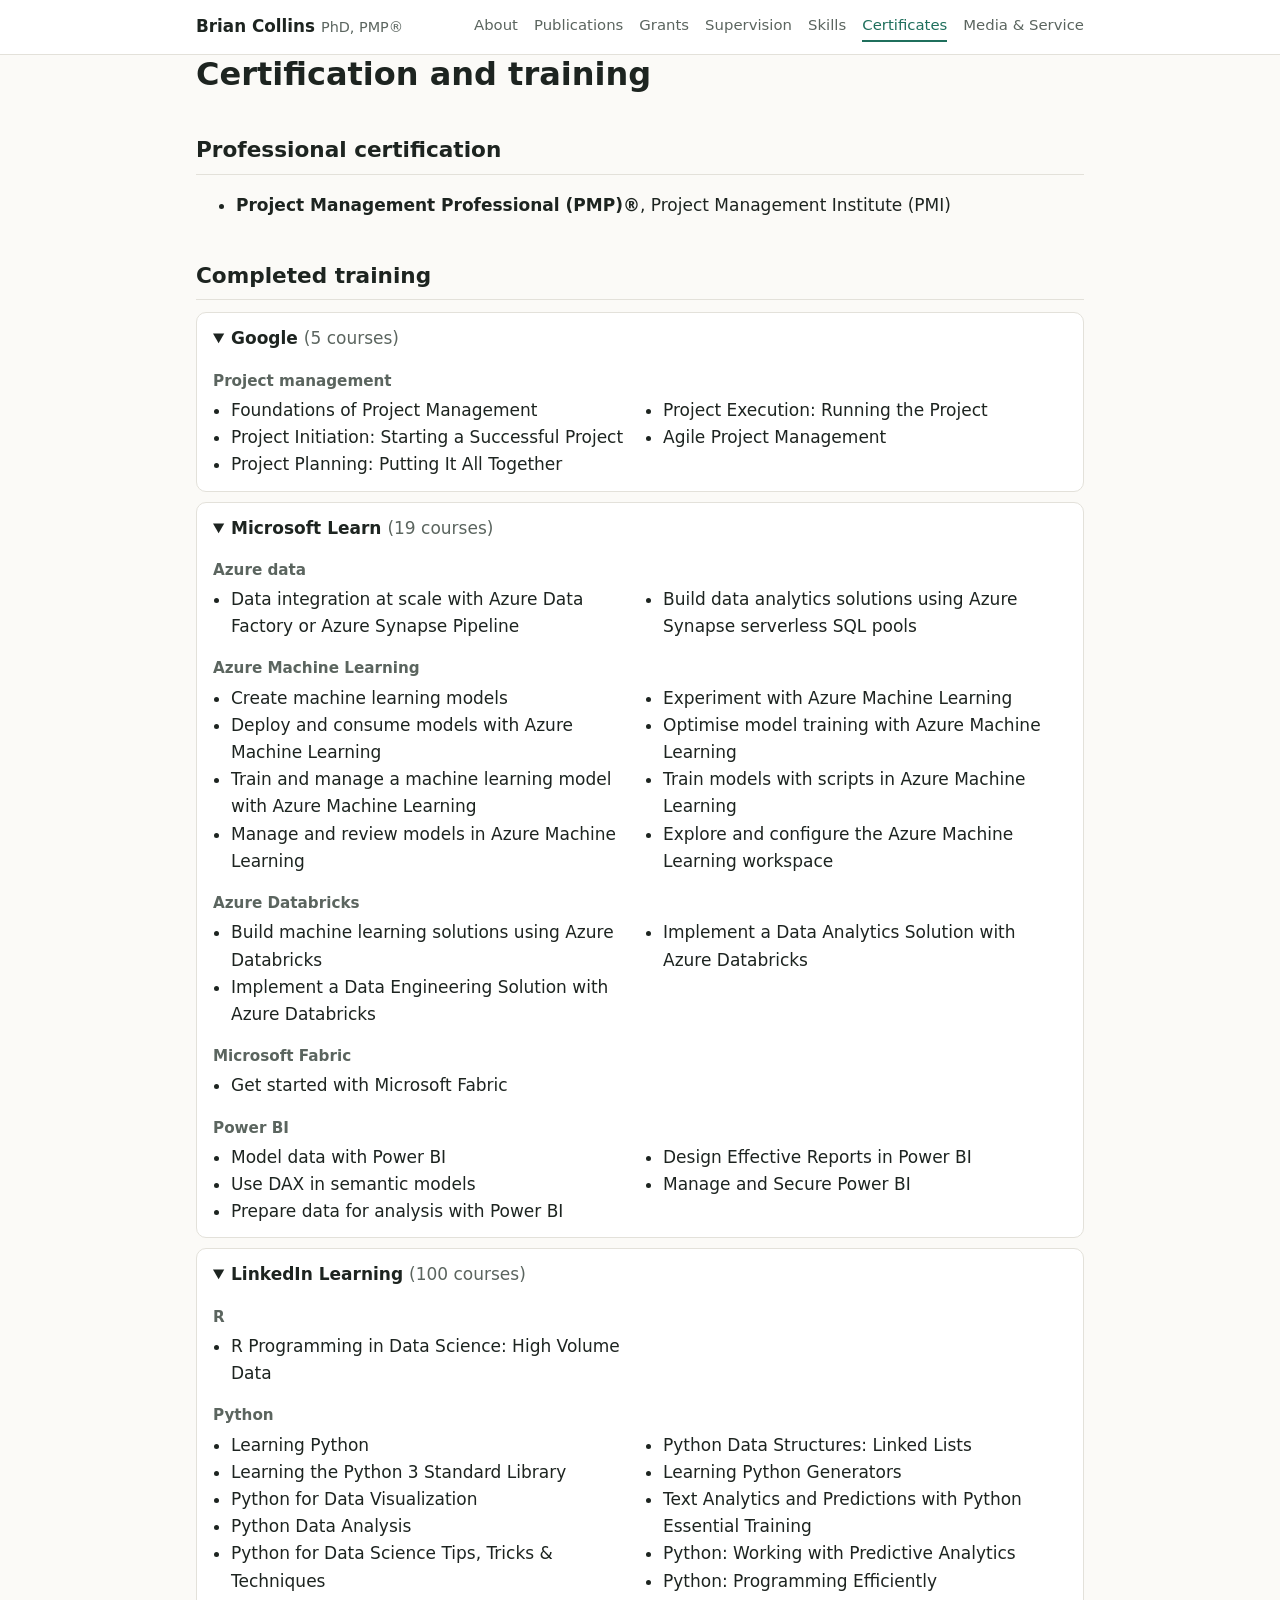
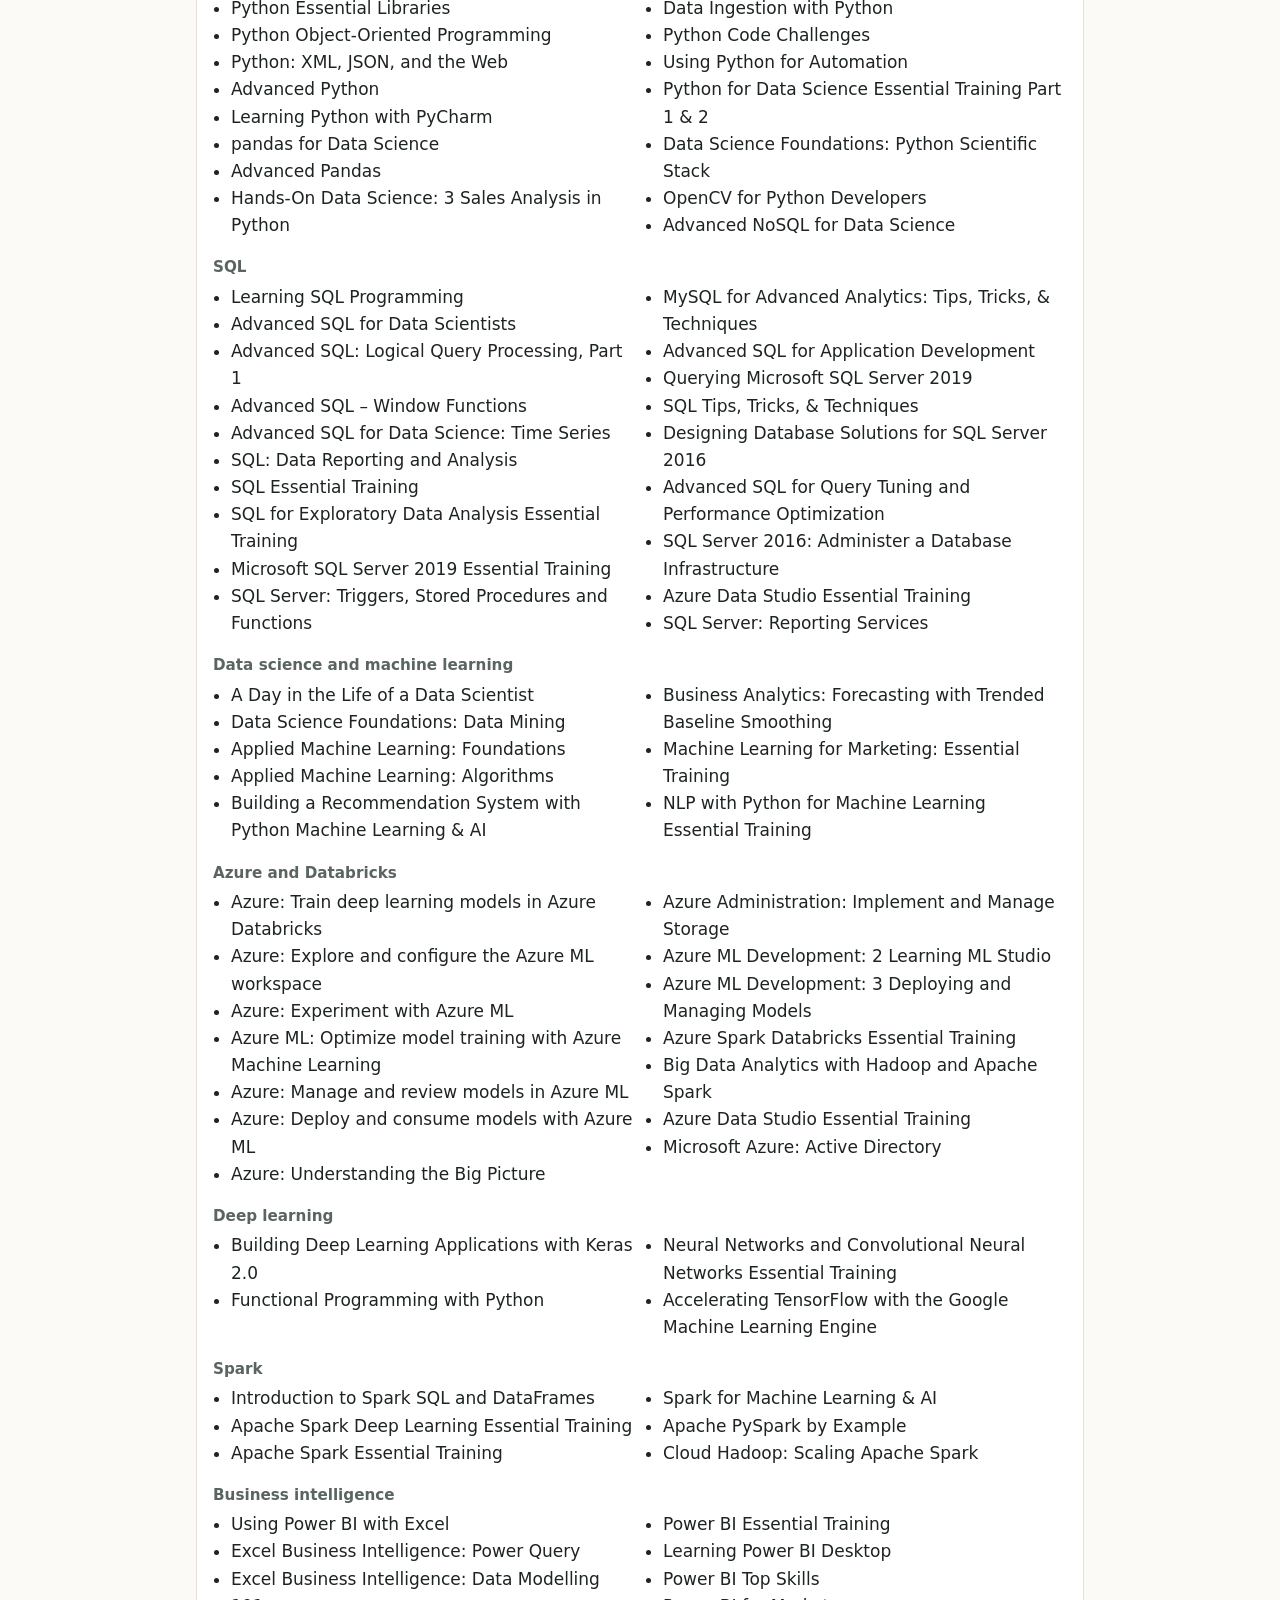
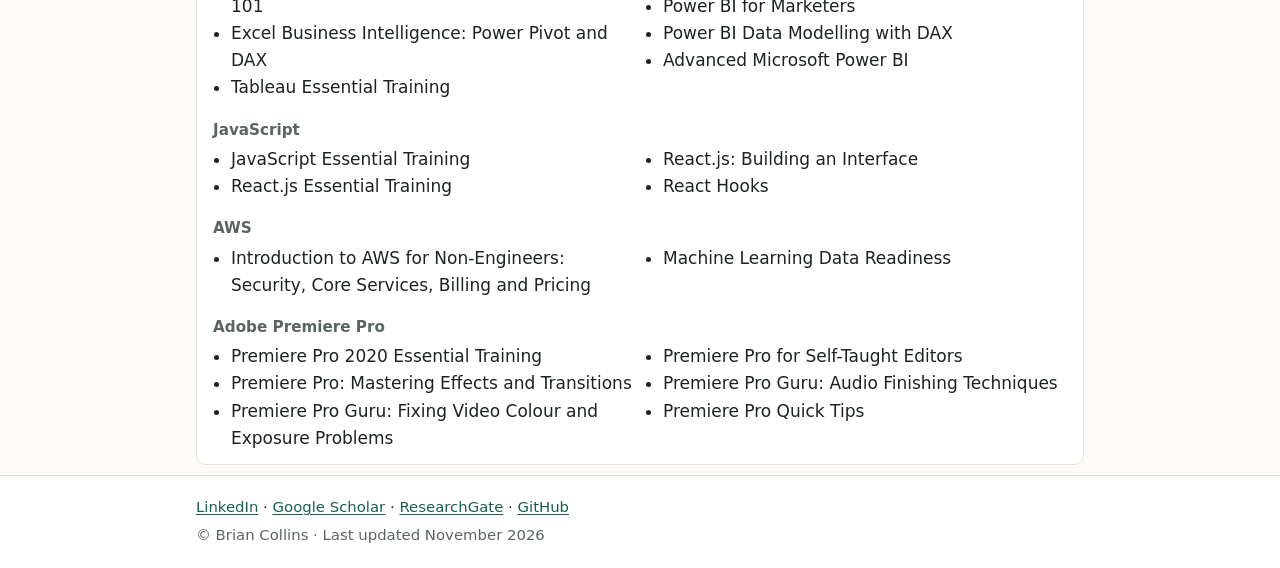
==== certificates/index.html @ 06954358 "Build personal site from CV, publications and Google Site content Co-Authored-By: Claude Opus 5.5 <n" ====
<!doctype html>
<html lang="en-AU">
<head>
<meta charset="utf-8">
<meta name="viewport" content="width=device-width, initial-scale=1">
<title>Certification and training | Brian Collins</title>
<meta name="description" content="Professional certification and training completed by Brian Collins.">
<link rel="canonical" href="https://drbriancollins.github.io/certificates/">
<link rel="icon" href="data:image/svg+xml,%3Csvg xmlns='http://www.w3.org/2000/svg' viewBox='0 0 64 64'%3E%3Crect width='64' height='64' rx='14' fill='%231f6f5c'/%3E%3Ctext x='32' y='42' font-family='Arial,sans-serif' font-size='28' font-weight='700' text-anchor='middle' fill='white'%3EBC%3C/text%3E%3C/svg%3E">
<link rel="stylesheet" href="../assets/style.css">
</head>
<body>
<a class="skip" href="#main">Skip to content</a>
<header class="site-header">
  <div class="wrap">
    <a class="brand" href="../">Brian Collins<span>PhD, PMP®</span></a>
    <nav aria-label="Main"><a href="../">About</a><a href="../publications/">Publications</a><a href="../grants/">Grants</a><a href="../student-supervision/">Supervision</a><a href="../technical-skills/">Skills</a><a href="../certificates/" aria-current="page">Certificates</a><a href="../other/">Media &amp; Service</a></nav>
  </div>
</header>
<main id="main" class="wrap">
<h1>Certification and training</h1><h2>Professional certification</h2><ul><li><strong>Project Management Professional (PMP)®</strong>, Project Management Institute (PMI)</li></ul><h2>Completed training</h2><details open><summary>Google <span class="count">(5 courses)</span></summary><h4>Project management</h4><ul class="courses"><li>Foundations of Project Management</li><li>Project Initiation: Starting a Successful Project</li><li>Project Planning: Putting It All Together</li><li>Project Execution: Running the Project</li><li>Agile Project Management</li></ul></details><details open><summary>Microsoft Learn <span class="count">(19 courses)</span></summary><h4>Azure data</h4><ul class="courses"><li>Data integration at scale with Azure Data Factory or Azure Synapse Pipeline</li><li>Build data analytics solutions using Azure Synapse serverless SQL pools</li></ul><h4>Azure Machine Learning</h4><ul class="courses"><li>Create machine learning models</li><li>Deploy and consume models with Azure Machine Learning</li><li>Train and manage a machine learning model with Azure Machine Learning</li><li>Manage and review models in Azure Machine Learning</li><li>Experiment with Azure Machine Learning</li><li>Optimise model training with Azure Machine Learning</li><li>Train models with scripts in Azure Machine Learning</li><li>Explore and configure the Azure Machine Learning workspace</li></ul><h4>Azure Databricks</h4><ul class="courses"><li>Build machine learning solutions using Azure Databricks</li><li>Implement a Data Engineering Solution with Azure Databricks</li><li>Implement a Data Analytics Solution with Azure Databricks</li></ul><h4>Microsoft Fabric</h4><ul class="courses"><li>Get started with Microsoft Fabric</li></ul><h4>Power BI</h4><ul class="courses"><li>Model data with Power BI</li><li>Use DAX in semantic models</li><li>Prepare data for analysis with Power BI</li><li>Design Effective Reports in Power BI</li><li>Manage and Secure Power BI</li></ul></details><details open><summary>LinkedIn Learning <span class="count">(100 courses)</span></summary><h4>R</h4><ul class="courses"><li>R Programming in Data Science: High Volume Data</li></ul><h4>Python</h4><ul class="courses"><li>Learning Python</li><li>Learning the Python 3 Standard Library</li><li>Python for Data Visualization</li><li>Python Data Analysis</li><li>Python for Data Science Tips, Tricks &amp; Techniques</li><li>Python Essential Libraries</li><li>Python Object-Oriented Programming</li><li>Python: XML, JSON, and the Web</li><li>Advanced Python</li><li>Learning Python with PyCharm</li><li>pandas for Data Science</li><li>Advanced Pandas</li><li>Hands-On Data Science: 3 Sales Analysis in Python</li><li>Python Data Structures: Linked Lists</li><li>Learning Python Generators</li><li>Text Analytics and Predictions with Python Essential Training</li><li>Python: Working with Predictive Analytics</li><li>Python: Programming Efficiently</li><li>Data Ingestion with Python</li><li>Python Code Challenges</li><li>Using Python for Automation</li><li>Python for Data Science Essential Training Part 1 &amp; 2</li><li>Data Science Foundations: Python Scientific Stack</li><li>OpenCV for Python Developers</li><li>Advanced NoSQL for Data Science</li></ul><h4>SQL</h4><ul class="courses"><li>Learning SQL Programming</li><li>Advanced SQL for Data Scientists</li><li>Advanced SQL: Logical Query Processing, Part 1</li><li>Advanced SQL – Window Functions</li><li>Advanced SQL for Data Science: Time Series</li><li>SQL: Data Reporting and Analysis</li><li>SQL Essential Training</li><li>SQL for Exploratory Data Analysis Essential Training</li><li>Microsoft SQL Server 2019 Essential Training</li><li>SQL Server: Triggers, Stored Procedures and Functions</li><li>MySQL for Advanced Analytics: Tips, Tricks, &amp; Techniques</li><li>Advanced SQL for Application Development</li><li>Querying Microsoft SQL Server 2019</li><li>SQL Tips, Tricks, &amp; Techniques</li><li>Designing Database Solutions for SQL Server 2016</li><li>Advanced SQL for Query Tuning and Performance Optimization</li><li>SQL Server 2016: Administer a Database Infrastructure</li><li>Azure Data Studio Essential Training</li><li>SQL Server: Reporting Services</li></ul><h4>Data science and machine learning</h4><ul class="courses"><li>A Day in the Life of a Data Scientist</li><li>Data Science Foundations: Data Mining</li><li>Applied Machine Learning: Foundations</li><li>Applied Machine Learning: Algorithms</li><li>Building a Recommendation System with Python Machine Learning &amp; AI</li><li>Business Analytics: Forecasting with Trended Baseline Smoothing</li><li>Machine Learning for Marketing: Essential Training</li><li>NLP with Python for Machine Learning Essential Training</li></ul><h4>Azure and Databricks</h4><ul class="courses"><li>Azure: Train deep learning models in Azure Databricks</li><li>Azure: Explore and configure the Azure ML workspace</li><li>Azure: Experiment with Azure ML</li><li>Azure ML: Optimize model training with Azure Machine Learning</li><li>Azure: Manage and review models in Azure ML</li><li>Azure: Deploy and consume models with Azure ML</li><li>Azure: Understanding the Big Picture</li><li>Azure Administration: Implement and Manage Storage</li><li>Azure ML Development: 2 Learning ML Studio</li><li>Azure ML Development: 3 Deploying and Managing Models</li><li>Azure Spark Databricks Essential Training</li><li>Big Data Analytics with Hadoop and Apache Spark</li><li>Azure Data Studio Essential Training</li><li>Microsoft Azure: Active Directory</li></ul><h4>Deep learning</h4><ul class="courses"><li>Building Deep Learning Applications with Keras 2.0</li><li>Functional Programming with Python</li><li>Neural Networks and Convolutional Neural Networks Essential Training</li><li>Accelerating TensorFlow with the Google Machine Learning Engine</li></ul><h4>Spark</h4><ul class="courses"><li>Introduction to Spark SQL and DataFrames</li><li>Apache Spark Deep Learning Essential Training</li><li>Apache Spark Essential Training</li><li>Spark for Machine Learning &amp; AI</li><li>Apache PySpark by Example</li><li>Cloud Hadoop: Scaling Apache Spark</li></ul><h4>Business intelligence</h4><ul class="courses"><li>Using Power BI with Excel</li><li>Excel Business Intelligence: Power Query</li><li>Excel Business Intelligence: Data Modelling 101</li><li>Excel Business Intelligence: Power Pivot and DAX</li><li>Tableau Essential Training</li><li>Power BI Essential Training</li><li>Learning Power BI Desktop</li><li>Power BI Top Skills</li><li>Power BI for Marketers</li><li>Power BI Data Modelling with DAX</li><li>Advanced Microsoft Power BI</li></ul><h4>JavaScript</h4><ul class="courses"><li>JavaScript Essential Training</li><li>React.js Essential Training</li><li>React.js: Building an Interface</li><li>React Hooks</li></ul><h4>AWS</h4><ul class="courses"><li>Introduction to AWS for Non-Engineers: Security, Core Services, Billing and Pricing</li><li>Machine Learning Data Readiness</li></ul><h4>Adobe Premiere Pro</h4><ul class="courses"><li>Premiere Pro 2020 Essential Training</li><li>Premiere Pro: Mastering Effects and Transitions</li><li>Premiere Pro Guru: Fixing Video Colour and Exposure Problems</li><li>Premiere Pro for Self-Taught Editors</li><li>Premiere Pro Guru: Audio Finishing Techniques</li><li>Premiere Pro Quick Tips</li></ul></details>
</main>
<footer class="site-footer">
  <div class="wrap">
    <p><a href="https://www.linkedin.com/in/drbriancollins" rel="noopener">LinkedIn</a> · <a href="https://scholar.google.com/citations?user=UDJ355oAAAAJ" rel="noopener">Google Scholar</a> · <a href="https://www.researchgate.net/profile/Brian-Collins-6" rel="noopener">ResearchGate</a> · <a href="https://github.com/drbriancollins/MySampleWork" rel="noopener">GitHub</a></p>
    <p class="muted">© Brian Collins · Last updated November 2026</p>
  </div>
</footer>
</body>
</html>
---- assets/style.css ----
:root {
  --bg: #fbfaf7;
  --surface: #ffffff;
  --text: #1d2420;
  --muted: #5b655f;
  --line: #e3e1da;
  --accent: #1f6f5c;
  --accent-soft: #e6f1ed;
  --link: #17604f;
  color-scheme: light;
}
@media (prefers-color-scheme: dark) {
  :root {
    --bg: #121614;
    --surface: #1a201d;
    --text: #e6ebe8;
    --muted: #a1aba5;
    --line: #2c3430;
    --accent: #5cc0a4;
    --accent-soft: #1d2e28;
    --link: #79d2b8;
    color-scheme: dark;
  }
}
* { box-sizing: border-box; }
html { -webkit-text-size-adjust: 100%; }
body {
  margin: 0;
  background: var(--bg);
  color: var(--text);
  font: 17px/1.6 system-ui, -apple-system, "Segoe UI", Roboto, "Helvetica Neue", Arial, sans-serif;
}
a { color: var(--link); text-underline-offset: 2px; }
a:hover { text-decoration-thickness: 2px; }
.wrap { max-width: 920px; margin: 0 auto; padding: 0 16px; }
.skip { position: absolute; left: -999px; }
.skip:focus { left: 16px; top: 8px; background: var(--surface); padding: 6px 10px; z-index: 10; }

.site-header { background: var(--surface); border-bottom: 1px solid var(--line); position: sticky; top: 0; z-index: 5; }
.site-header .wrap { display: flex; flex-wrap: wrap; align-items: center; justify-content: space-between; gap: 8px 24px; padding-top: 12px; padding-bottom: 12px; }
.brand { font-weight: 700; color: var(--text); text-decoration: none; font-size: 1.05rem; }
.brand span { font-weight: 500; color: var(--muted); margin-left: 6px; font-size: .9rem; }
nav[aria-label="Main"] { display: flex; flex-wrap: wrap; gap: 4px 16px; font-size: .93rem; }
nav[aria-label="Main"] a { color: var(--muted); text-decoration: none; padding: 2px 0; border-bottom: 2px solid transparent; }
nav[aria-label="Main"] a:hover { color: var(--text); }
nav[aria-label="Main"] a[aria-current="page"] { color: var(--accent); border-bottom-color: var(--accent); }

main { padding-top: 32px; padding-bottom: 48px; }
h1 { font-size: 2rem; line-height: 1.2; margin: 0 0 12px; }
h2 { font-size: 1.35rem; margin: 40px 0 12px; padding-bottom: 6px; border-bottom: 1px solid var(--line); }
h3 { font-size: 1.05rem; margin: 0 0 8px; }
h4 { font-size: .95rem; margin: 16px 0 4px; color: var(--muted); }
.lead { font-size: 1.08rem; color: var(--muted); margin-top: 0; }
.muted { color: var(--muted); }
.note { background: var(--accent-soft); border-left: 3px solid var(--accent); padding: 10px 14px; border-radius: 4px; font-size: .95rem; }
.count { color: var(--muted); font-weight: 400; }

.hero { padding: 16px 0 8px; }
.hero h1 { font-size: 2.4rem; }
.hero .post { font-weight: 500; color: var(--muted); font-size: 1.4rem; }
.headline { font-size: 1.1rem; margin: 0 0 4px; }
.buttons { display: flex; flex-wrap: wrap; gap: 8px; margin-top: 16px; }
.button { border: 1px solid var(--line); background: var(--surface); padding: 6px 14px; border-radius: 999px; text-decoration: none; font-size: .93rem; }
.button:hover { border-color: var(--accent); }

.stats { display: grid; grid-template-columns: repeat(auto-fit, minmax(160px, 1fr)); gap: 12px; margin: 28px 0 8px; }
.stat { background: var(--surface); border: 1px solid var(--line); border-radius: 10px; padding: 14px; }
.stat strong { display: block; font-size: 1.5rem; color: var(--accent); line-height: 1.2; }
.stat span { font-size: .88rem; color: var(--muted); }

.cards { display: grid; grid-template-columns: repeat(auto-fit, minmax(240px, 1fr)); gap: 14px; }
.cards.wide { grid-template-columns: repeat(auto-fit, minmax(300px, 1fr)); margin-top: 20px; }
.card { background: var(--surface); border: 1px solid var(--line); border-radius: 10px; padding: 16px; }
.card ul { margin: 0; padding-left: 18px; }
.card dl { margin: 0; }
.card dt { font-size: .8rem; text-transform: uppercase; letter-spacing: .04em; color: var(--accent); margin-top: 8px; }
.card dd { margin: 2px 0 0; font-size: .95rem; }

.timeline { list-style: none; padding: 0; margin: 0; }
.timeline > li { display: grid; grid-template-columns: 170px 1fr; gap: 4px 20px; padding: 12px 0; border-bottom: 1px solid var(--line); }
.timeline .dates { color: var(--muted); font-size: .93rem; }
.timeline .org { display: block; color: var(--muted); }
.timeline .details { margin: 6px 0 0; padding-left: 18px; font-size: .95rem; }

.entries { padding-left: 1.6em; }
.entries > li { margin-bottom: 10px; padding-left: 4px; }
.entries a { white-space: nowrap; }
.summary { padding-left: 18px; }
.toc { display: flex; flex-wrap: wrap; gap: 6px 18px; margin: 16px 0; font-size: .95rem; }

details { background: var(--surface); border: 1px solid var(--line); border-radius: 10px; padding: 12px 16px; margin: 10px 0; }
summary { cursor: pointer; font-weight: 600; }
.courses { margin: 0; padding-left: 18px; columns: 2 280px; column-gap: 28px; }
.courses li { break-inside: avoid; }

.site-footer { border-top: 1px solid var(--line); background: var(--surface); font-size: .93rem; }
.site-footer .wrap { padding-top: 16px; padding-bottom: 16px; }
.site-footer p { margin: 4px 0; }

@media (max-width: 600px) {
  body { font-size: 16px; }
  .site-header { position: static; }
  h1, .hero h1 { font-size: 1.7rem; }
  .hero .post { font-size: 1.1rem; }
  .timeline > li { grid-template-columns: 1fr; }
  .entries a { white-space: normal; }
}
@media print {
  .site-header, .site-footer, .buttons, .toc { display: none; }
  body { background: #fff; color: #000; }
  details { border: 0; padding: 0; }
}
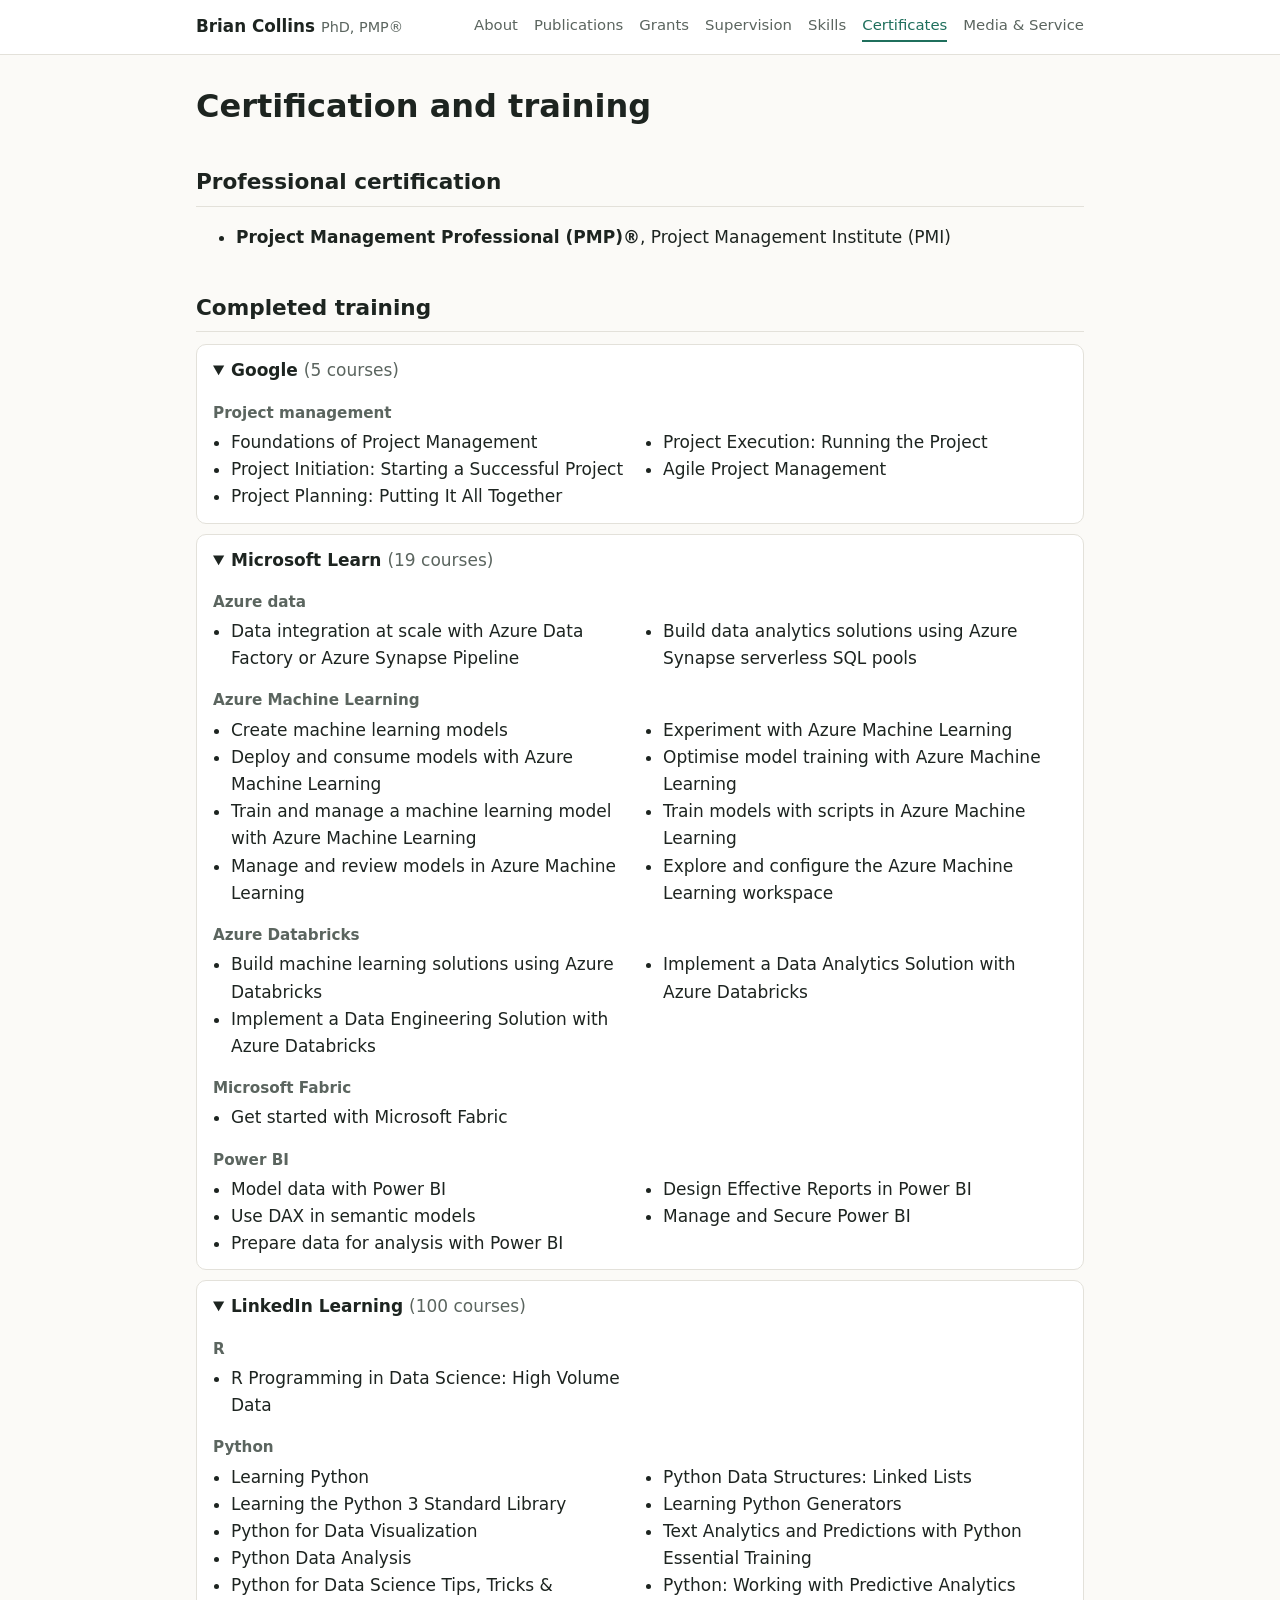
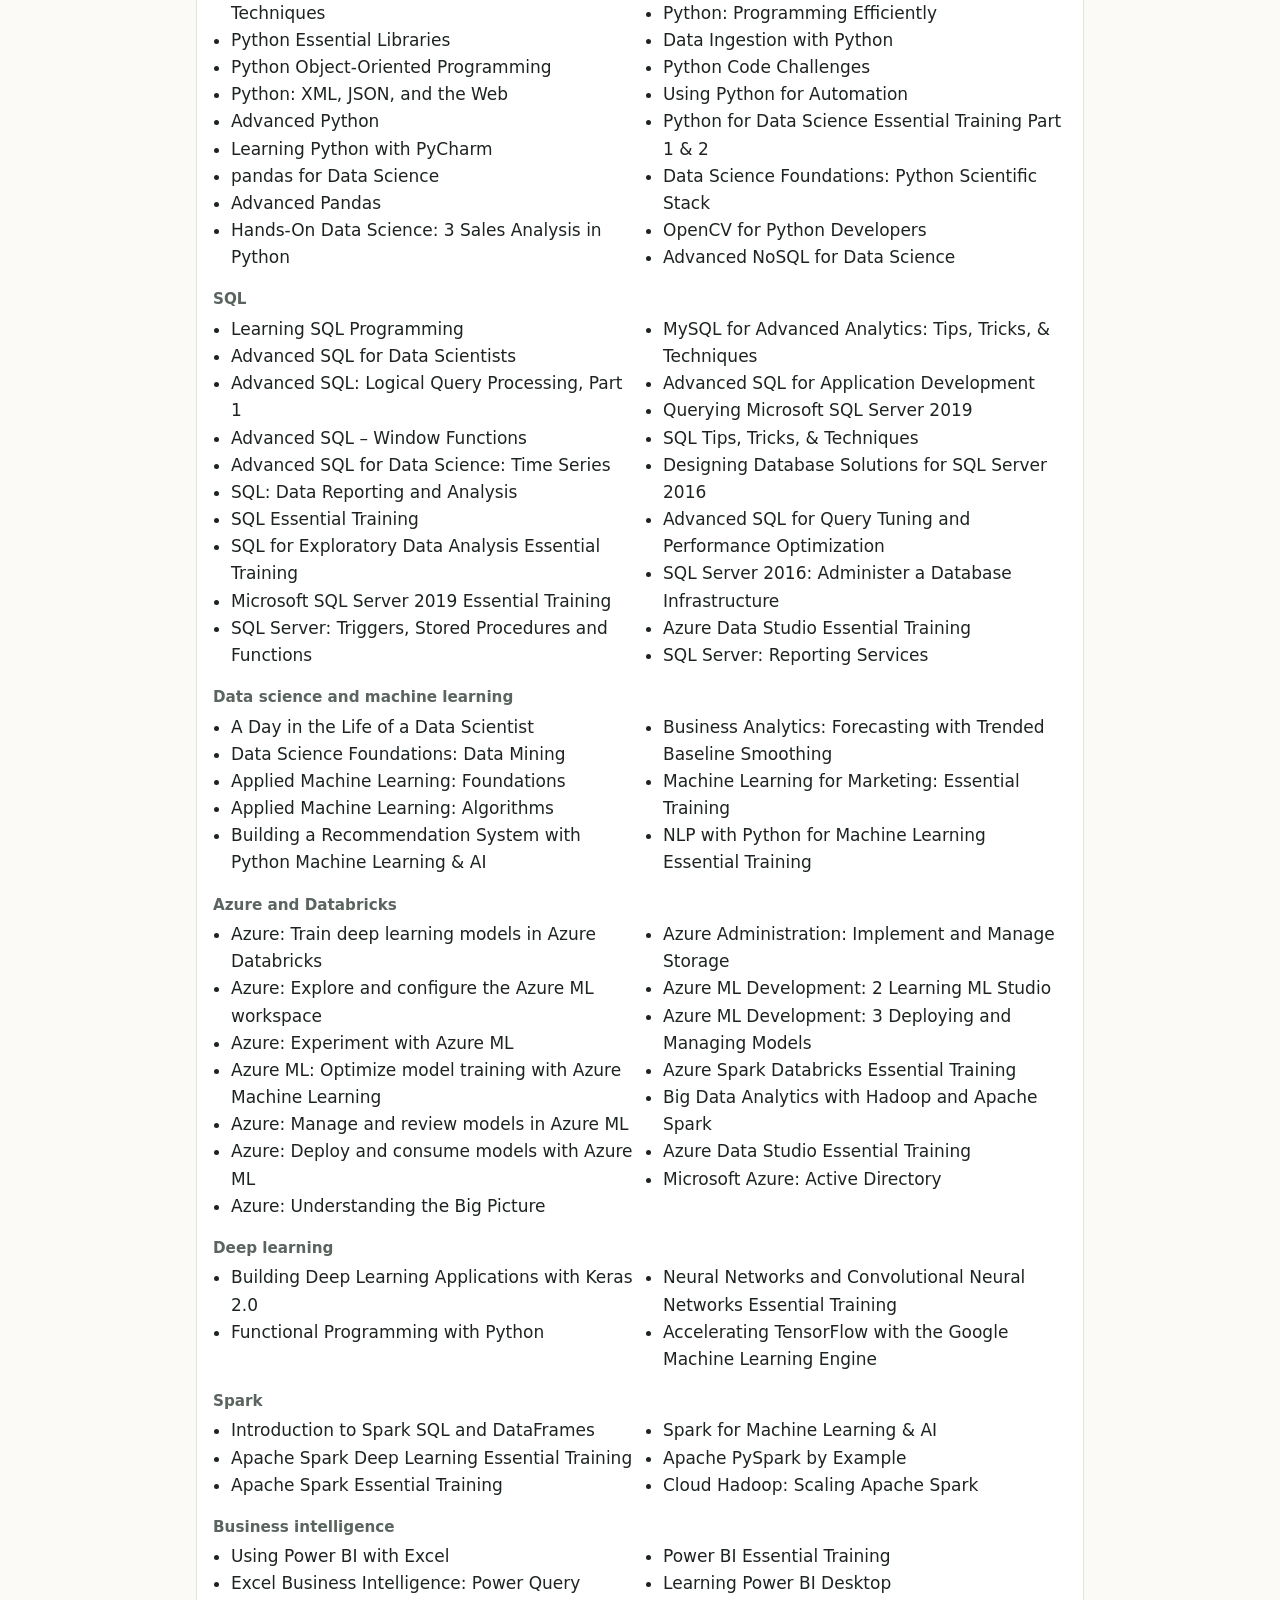
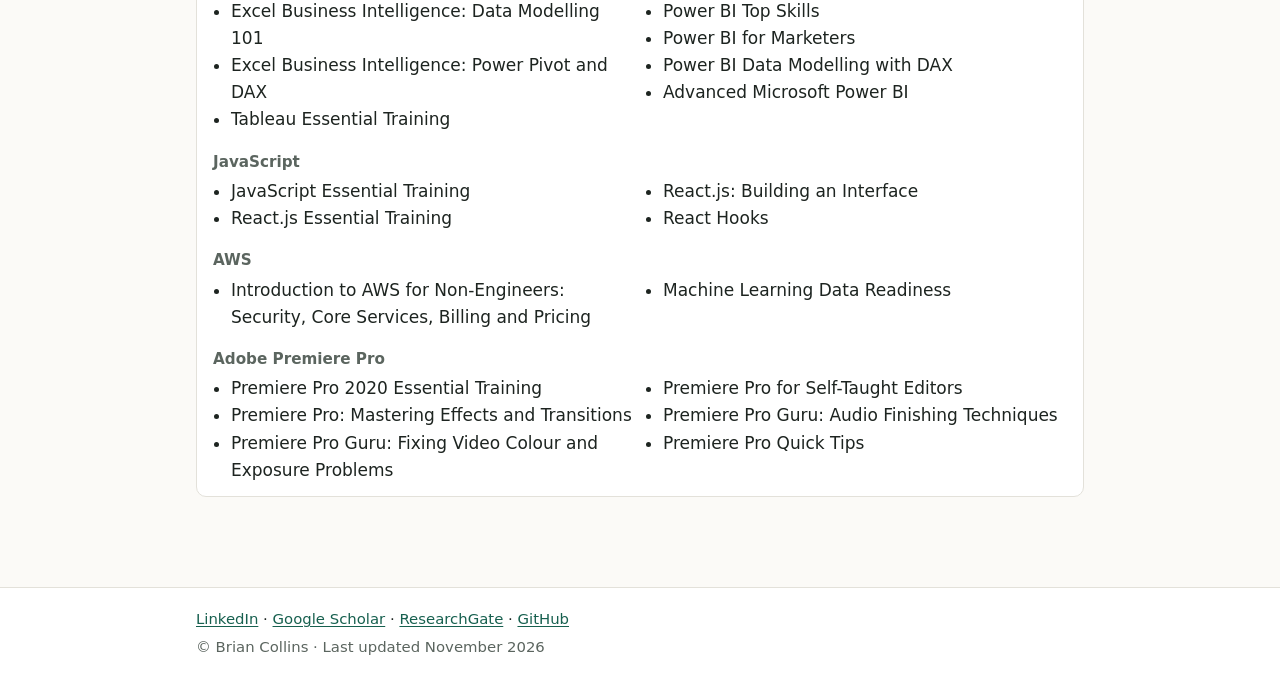
==== commit 34357e06: "Open external links in a new tab Co-Authored-By: Claude Opus 5.5 <noreply@anthropic.com>" ====
--- a/certificates/index.html
+++ b/certificates/index.html
@@ -22,7 +22,7 @@
 </main>
 <footer class="site-footer">
   <div class="wrap">
-    <p><a href="https://www.linkedin.com/in/drbriancollins" rel="noopener">LinkedIn</a> · <a href="https://scholar.google.com/citations?user=UDJ355oAAAAJ" rel="noopener">Google Scholar</a> · <a href="https://www.researchgate.net/profile/Brian-Collins-6" rel="noopener">ResearchGate</a> · <a href="https://github.com/drbriancollins/MySampleWork" rel="noopener">GitHub</a></p>
+    <p><a href="https://www.linkedin.com/in/drbriancollins" target="_blank" rel="noopener noreferrer">LinkedIn</a> · <a href="https://scholar.google.com/citations?user=UDJ355oAAAAJ" target="_blank" rel="noopener noreferrer">Google Scholar</a> · <a href="https://www.researchgate.net/profile/Brian-Collins-6" target="_blank" rel="noopener noreferrer">ResearchGate</a> · <a href="https://github.com/drbriancollins/MySampleWork" target="_blank" rel="noopener noreferrer">GitHub</a></p>
     <p class="muted">© Brian Collins · Last updated November 2026</p>
   </div>
 </footer>
--- a/assets/style.css
+++ b/assets/style.css
@@ -45,7 +45,8 @@
 nav[aria-label="Main"] a:hover { color: var(--text); }
 nav[aria-label="Main"] a[aria-current="page"] { color: var(--accent); border-bottom-color: var(--accent); }
 
-main { padding-top: 32px; padding-bottom: 48px; }
+main.wrap { padding-top: 32px; padding-bottom: 80px; }
+.timeline > li:last-child { border-bottom: 0; }
 h1 { font-size: 2rem; line-height: 1.2; margin: 0 0 12px; }
 h2 { font-size: 1.35rem; margin: 40px 0 12px; padding-bottom: 6px; border-bottom: 1px solid var(--line); }
 h3 { font-size: 1.05rem; margin: 0 0 8px; }
@@ -63,15 +64,27 @@
 .button { border: 1px solid var(--line); background: var(--surface); padding: 6px 14px; border-radius: 999px; text-decoration: none; font-size: .93rem; }
 .button:hover { border-color: var(--accent); }
 
-.stats { display: grid; grid-template-columns: repeat(auto-fit, minmax(160px, 1fr)); gap: 12px; margin: 28px 0 8px; }
-.stat { background: var(--surface); border: 1px solid var(--line); border-radius: 10px; padding: 14px; }
-.stat strong { display: block; font-size: 1.5rem; color: var(--accent); line-height: 1.2; }
-.stat span { font-size: .88rem; color: var(--muted); }
+.stats { display: grid; grid-template-columns: repeat(3, 1fr); gap: 14px; margin: 28px 0 8px; }
+.stat { background: var(--surface); border: 1px solid var(--line); border-top: 3px solid var(--accent); border-radius: 10px; padding: 16px 18px; display: flex; flex-direction: column; gap: 2px; }
+.stat strong { font-size: 2rem; font-weight: 750; color: var(--accent); line-height: 1.1; letter-spacing: -.01em; font-variant-numeric: tabular-nums; }
+.stat .label { font-weight: 600; font-size: 1rem; margin-top: 6px; }
+.stat .sub { font-size: .85rem; color: var(--muted); line-height: 1.4; }
+@media (max-width: 760px) { .stats { grid-template-columns: repeat(2, 1fr); gap: 10px; } .stat strong { font-size: 1.6rem; } }
 
 .cards { display: grid; grid-template-columns: repeat(auto-fit, minmax(240px, 1fr)); gap: 14px; }
 .cards.wide { grid-template-columns: repeat(auto-fit, minmax(300px, 1fr)); margin-top: 20px; }
 .card { background: var(--surface); border: 1px solid var(--line); border-radius: 10px; padding: 16px; }
 .card ul { margin: 0; padding-left: 18px; }
+.card.exp { display: flex; flex-direction: column; gap: 10px; padding: 18px; }
+.exp-head { display: flex; align-items: center; gap: 10px; }
+.exp-head h3 { margin: 0; font-size: 1.1rem; }
+.icon { width: 36px; height: 36px; padding: 7px; border-radius: 9px; background: var(--accent-soft); color: var(--accent); flex: none; }
+.exp-sum { margin: 0; color: var(--muted); font-size: .93rem; line-height: 1.45; }
+.chips { list-style: none; padding: 0; margin: 2px 0 0; display: flex; flex-wrap: wrap; gap: 6px; }
+.card .chips { padding-left: 0; }
+.chips li { font-size: .84rem; line-height: 1.3; padding: 5px 10px; border-radius: 999px; background: var(--bg); border: 1px solid var(--line); }
+.more { margin-top: auto; padding-top: 6px; font-size: .9rem; font-weight: 600; text-decoration: none; }
+.more:hover { text-decoration: underline; }
 .card dl { margin: 0; }
 .card dt { font-size: .8rem; text-transform: uppercase; letter-spacing: .04em; color: var(--accent); margin-top: 8px; }
 .card dd { margin: 2px 0 0; font-size: .95rem; }
